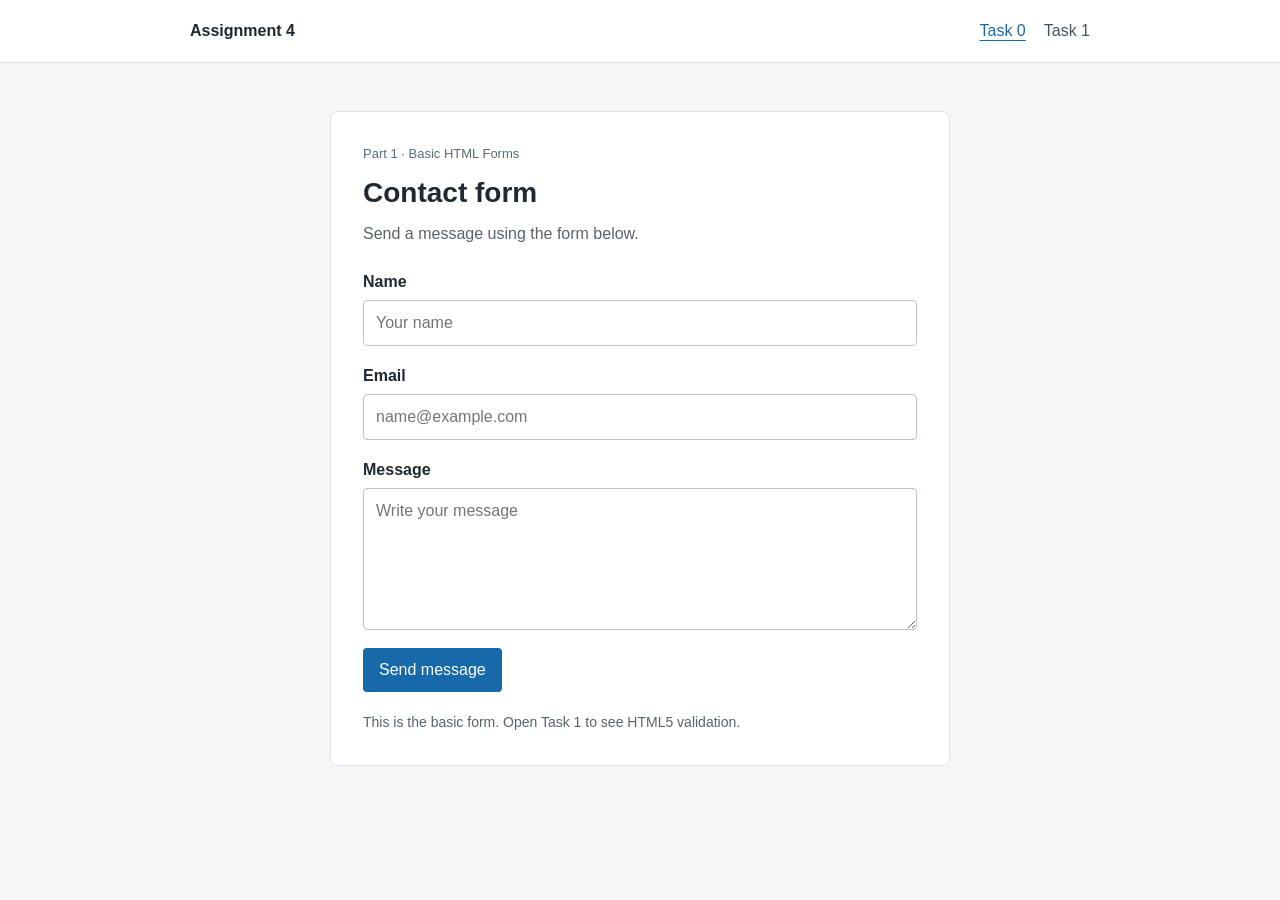
==== index.html @ 93aac870 "Add basic contact forms" ====
<!doctype html>
<html lang="en">
<head>
  <meta charset="utf-8">
  <meta name="viewport" content="width=device-width, initial-scale=1">
  <title>Contact form | Assignment 4</title>
  <link rel="stylesheet" href="styles.css">
</head>
<body>
  <header class="site-header">
    <nav aria-label="Main navigation">
      <a class="brand" href="index.html">Assignment 4</a>
      <div class="nav-links">
        <a aria-current="page" href="index.html">Task 0</a>
        <a href="task1.html">Task 1</a>
      </div>
    </nav>
  </header>
  <main>
    <section class="form-card">
      <p class="eyebrow">Part 1 · Basic HTML Forms</p>
      <h1>Contact form</h1>
      <p class="intro">Send a message using the form below.</p>
      <form action="#" method="get">
        <div class="form-group">
          <label for="name">Name</label>
          <input id="name" name="name" type="text" placeholder="Your name">
        </div>
        <div class="form-group">
          <label for="email">Email</label>
          <input id="email" name="email" type="email" placeholder="name@example.com">
        </div>
        <div class="form-group">
          <label for="message">Message</label>
          <textarea id="message" name="message" rows="5" placeholder="Write your message"></textarea>
        </div>
        <button type="submit">Send message</button>
      </form>
      <p class="page-note">This is the basic form. Open Task 1 to see HTML5 validation.</p>
    </section>
  </main>
</body>
</html>
---- styles.css ----
* {
  box-sizing: border-box;
}

body {
  margin: 0;
  background: #f4f6f8;
  color: #202832;
  font-family: Arial, sans-serif;
  line-height: 1.5;
}

.site-header {
  background: #fff;
  border-bottom: 1px solid #dce1e6;
}

nav {
  width: min(900px, calc(100% - 32px));
  min-height: 62px;
  margin: 0 auto;
  display: flex;
  align-items: center;
  justify-content: space-between;
  gap: 20px;
}

.brand {
  color: #202832;
  font-weight: 700;
  text-decoration: none;
}

.nav-links {
  display: flex;
  gap: 18px;
}

.nav-links a {
  color: #465360;
  text-decoration: none;
}

.nav-links a:hover,
.nav-links a[aria-current="page"] {
  color: #1769aa;
  text-decoration: underline;
  text-underline-offset: 4px;
}

main {
  width: min(900px, calc(100% - 32px));
  margin: 48px auto;
}

.form-card {
  max-width: 620px;
  margin: 0 auto;
  padding: 32px;
  background: #fff;
  border: 1px solid #e0e4e8;
  border-radius: 8px;
}

.eyebrow {
  margin: 0 0 8px;
  color: #596a78;
  font-size: 13px;
}

h1 {
  margin: 0;
  font-size: 28px;
}

.intro {
  margin: 8px 0 24px;
  color: #59636d;
}

.form-group {
  margin-bottom: 18px;
}

label {
  display: block;
  margin-bottom: 6px;
  font-weight: 600;
}

input,
textarea {
  display: block;
  width: 100%;
  padding: 10px 12px;
  border: 1px solid #b9c2ca;
  border-radius: 4px;
  background: #fff;
  color: #202832;
  font: inherit;
}

textarea {
  resize: vertical;
}

input:focus,
textarea:focus {
  outline: 2px solid #8bbce4;
  outline-offset: 1px;
  border-color: #1769aa;
}

button {
  padding: 10px 16px;
  border: 0;
  border-radius: 4px;
  background: #1769aa;
  color: #fff;
  font: inherit;
  cursor: pointer;
}

button:hover {
  background: #125789;
}

.page-note {
  margin: 20px 0 0;
  color: #59636d;
  font-size: 14px;
}

@media (max-width: 520px) {
  nav {
    align-items: flex-start;
    flex-direction: column;
    justify-content: center;
    padding: 12px 0;
  }

  main {
    margin: 24px auto;
  }

  .form-card {
    padding: 22px;
  }
}
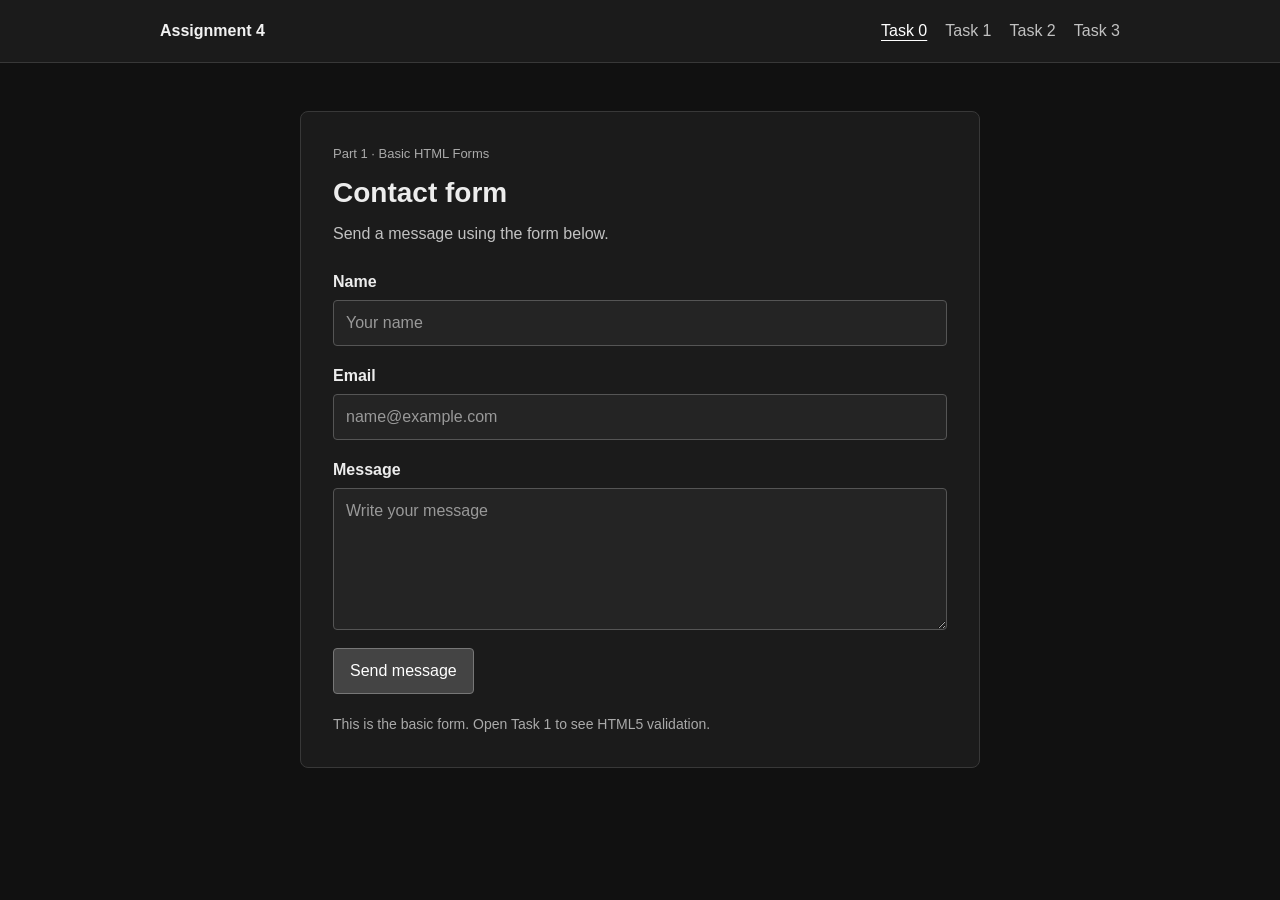
==== commit da8c07f6: "Add Bootstrap forms and dark colors" ====
--- a/index.html
+++ b/index.html
@@ -13,6 +13,8 @@
       <div class="nav-links">
         <a aria-current="page" href="index.html">Task 0</a>
         <a href="task1.html">Task 1</a>
+        <a href="task2.html">Task 2</a>
+        <a href="task3.html">Task 3</a>
       </div>
     </nav>
   </header>
--- a/styles.css
+++ b/styles.css
@@ -4,19 +4,19 @@
 
 body {
   margin: 0;
-  background: #f4f6f8;
-  color: #202832;
+  background: #111;
+  color: #ededed;
   font-family: Arial, sans-serif;
   line-height: 1.5;
 }
 
 .site-header {
-  background: #fff;
-  border-bottom: 1px solid #dce1e6;
+  background: #1b1b1b;
+  border-bottom: 1px solid #383838;
 }
 
 nav {
-  width: min(900px, calc(100% - 32px));
+  width: min(960px, calc(100% - 32px));
   min-height: 62px;
   margin: 0 auto;
   display: flex;
@@ -26,45 +26,46 @@
 }
 
 .brand {
-  color: #202832;
+  color: #f2f2f2;
   font-weight: 700;
   text-decoration: none;
 }
 
 .nav-links {
   display: flex;
+  flex-wrap: wrap;
   gap: 18px;
 }
 
 .nav-links a {
-  color: #465360;
+  color: #c2c2c2;
   text-decoration: none;
 }
 
 .nav-links a:hover,
 .nav-links a[aria-current="page"] {
-  color: #1769aa;
+  color: #fff;
   text-decoration: underline;
   text-underline-offset: 4px;
 }
 
 main {
-  width: min(900px, calc(100% - 32px));
+  width: min(960px, calc(100% - 32px));
   margin: 48px auto;
 }
 
 .form-card {
-  max-width: 620px;
+  max-width: 680px;
   margin: 0 auto;
   padding: 32px;
-  background: #fff;
-  border: 1px solid #e0e4e8;
+  background: #1b1b1b;
+  border: 1px solid #383838;
   border-radius: 8px;
 }
 
 .eyebrow {
   margin: 0 0 8px;
-  color: #596a78;
+  color: #aaa;
   font-size: 13px;
 }
 
@@ -75,7 +76,7 @@
 
 .intro {
   margin: 8px 0 24px;
-  color: #59636d;
+  color: #c2c2c2;
 }
 
 .form-group {
@@ -93,11 +94,16 @@
   display: block;
   width: 100%;
   padding: 10px 12px;
-  border: 1px solid #b9c2ca;
+  border: 1px solid #555;
   border-radius: 4px;
-  background: #fff;
-  color: #202832;
+  background: #242424;
+  color: #f2f2f2;
   font: inherit;
+}
+
+input::placeholder,
+textarea::placeholder {
+  color: #999;
 }
 
 textarea {
@@ -106,29 +112,73 @@
 
 input:focus,
 textarea:focus {
-  outline: 2px solid #8bbce4;
+  outline: 2px solid #aaa;
   outline-offset: 1px;
-  border-color: #1769aa;
+  border-color: #ddd;
 }
 
 button {
   padding: 10px 16px;
-  border: 0;
+  border: 1px solid #777;
   border-radius: 4px;
-  background: #1769aa;
+  background: #444;
   color: #fff;
   font: inherit;
   cursor: pointer;
 }
 
 button:hover {
-  background: #125789;
+  background: #555;
 }
 
 .page-note {
   margin: 20px 0 0;
-  color: #59636d;
+  color: #aaa;
   font-size: 14px;
+}
+
+.bootstrap-page .form-card {
+  max-width: 720px;
+}
+
+.bootstrap-page .form-label {
+  color: #ededed;
+}
+
+.bootstrap-page .form-control,
+.bootstrap-page .form-select {
+  border-color: #555;
+  background-color: #242424;
+  color: #f2f2f2;
+}
+
+.bootstrap-page .form-control::placeholder {
+  color: #999;
+}
+
+.bootstrap-page .form-control:focus,
+.bootstrap-page .form-select:focus {
+  border-color: #aaa;
+  box-shadow: 0 0 0 0.2rem rgb(180 180 180 / 20%);
+}
+
+.bootstrap-page .form-text {
+  color: #aaa;
+}
+
+.bootstrap-page .btn-primary {
+  border-color: #666;
+  background: #444;
+}
+
+.bootstrap-page .btn-primary:hover {
+  border-color: #777;
+  background: #555;
+}
+
+.bootstrap-page .form-control.is-valid,
+.bootstrap-page .form-control.is-invalid {
+  background-color: #242424;
 }
 
 @media (max-width: 520px) {
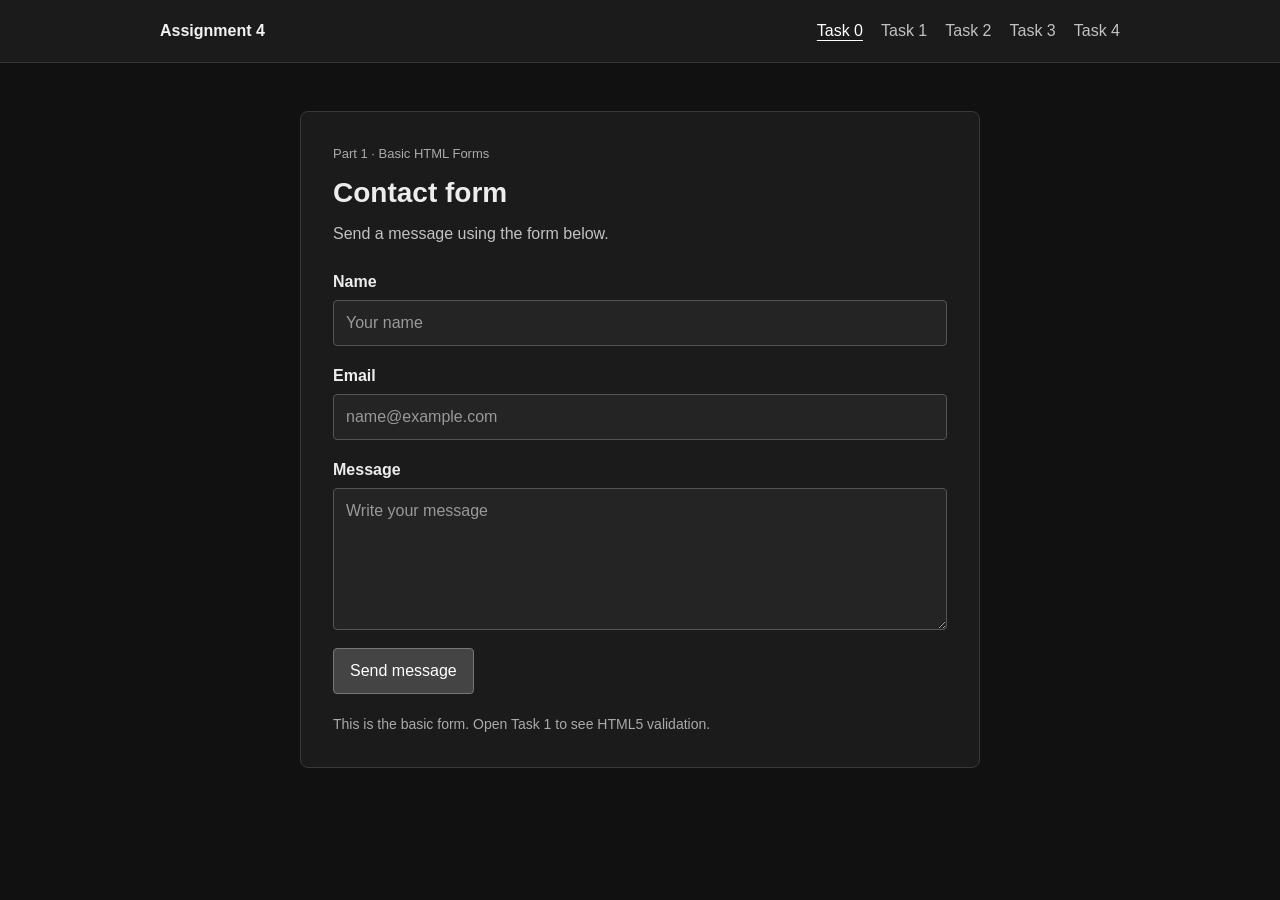
==== commit e1b12688: "Add the registration form" ====
--- a/index.html
+++ b/index.html
@@ -15,6 +15,7 @@
         <a href="task1.html">Task 1</a>
         <a href="task2.html">Task 2</a>
         <a href="task3.html">Task 3</a>
+        <a href="registration.html">Task 4</a>
       </div>
     </nav>
   </header>
--- a/styles.css
+++ b/styles.css
@@ -152,6 +152,20 @@
   color: #f2f2f2;
 }
 
+.bootstrap-page .form-check-input {
+  display: inline-block;
+  width: 1em;
+  height: 1em;
+  padding: 0;
+  margin-top: 0.25em;
+  border: 1px solid #888;
+  background-color: #242424;
+}
+
+.bootstrap-page .form-check-input[type="radio"] {
+  border-radius: 50%;
+}
+
 .bootstrap-page .form-control::placeholder {
   color: #999;
 }
